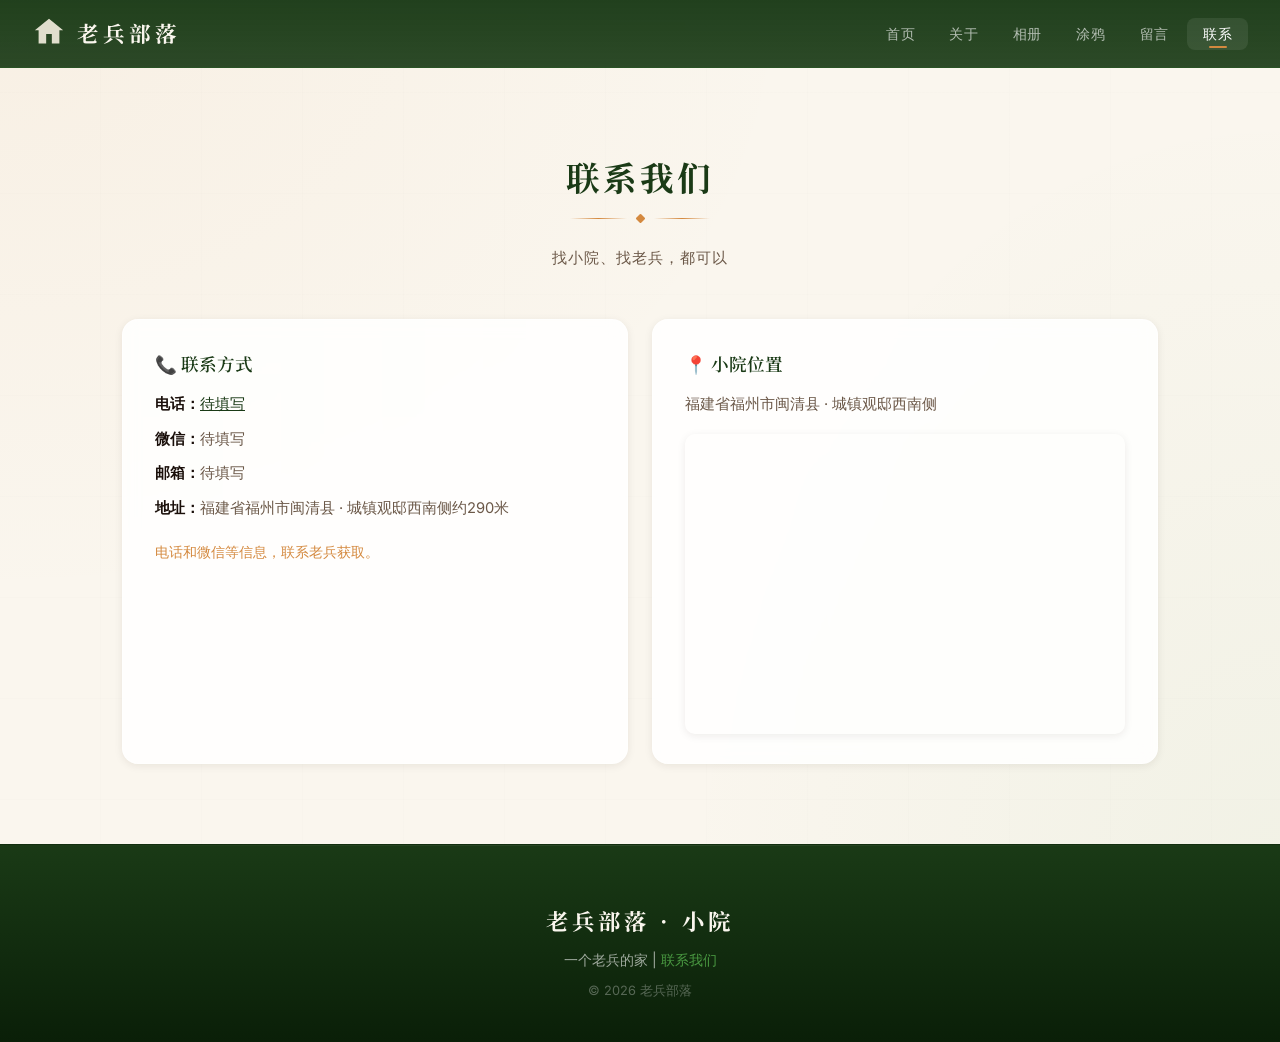
==== laobingbuluo/contact.html @ 805be104 "哈哈 12wocda" ====
<!DOCTYPE html>
<html lang="zh-CN">
<head>
<meta charset="UTF-8">
<meta name="viewport" content="width=device-width, initial-scale=1.0">
<title>联系 · 老兵部落</title>
<link rel="stylesheet" href="css/style.css">
<link rel="icon" href="data:image/svg+xml,<svg xmlns='http://www.w3.org/2000/svg' viewBox='0 0 100 100'><text y='.9em' font-size='90'>📞</text></svg>">
</head>
<body>
<div class="page-wrap">
  <nav class="header-nav">
    <a href="index.html" class="logo">
      <svg viewBox="0 0 36 36" fill="none"><path d="M18 3L3 15h4v14h8V19h6v10h8V15h4L18 3z" fill="#f5efe0" opacity="0.9"/></svg>
      老兵部落
    </a>
    <button class="hamburger" aria-label="菜单"><span></span><span></span><span></span></button>
    <ul class="nav-links">
      <li><a href="index.html">首页</a></li>
      <li><a href="about.html">关于</a></li>
      <li><a href="gallery.html">相册</a></li>
      <li><a href="graffiti.html">涂鸦</a></li>
      <li><a href="guestbook.html">留言</a></li>
      <li><a href="contact.html" class="active">联系</a></li>
    </ul>
  </nav>

  <main>
    <section class="section">
      <h2 class="section-title">联系我们</h2>
      <div class="section-divider-wrap">
        <span class="line"></span><span class="diamond"></span><span class="line"></span>
      </div>
      <p class="section-subtitle">找小院、找老兵，都可以</p>

      <div class="contact-grid">
        <div class="contact-card">
          <h3>📞 联系方式</h3>
          <p><span class="label">电话：</span><a href="tel:" id="contactPhone" style="color:var(--green-dark);">待填写</a></p>
          <p style="margin-top:0.5rem;"><span class="label">微信：</span><span id="contactWechat">待填写</span></p>
          <p style="margin-top:0.5rem;"><span class="label">邮箱：</span><span id="contactEmail">待填写</span></p>
          <p style="margin-top:0.5rem;"><span class="label">地址：</span><span id="contactAddress">福建省福州市闽清县 · 城镇观邸西南侧约290米</span></p>
          <p style="margin-top:1.2rem; font-size:0.85rem; color:var(--orange);">
            电话和微信等信息，联系老兵获取。
          </p>
        </div>

        <div class="contact-card">
          <h3>📍 小院位置</h3>
          <p style="margin-bottom:0.8rem;">福建省福州市闽清县 · 城镇观邸西南侧</p>
          <div id="mapContainer" style="height:300px;border-radius:10px;overflow:hidden;">
            <iframe src="https://www.openstreetmap.org/export/embed.html?bbox=118.850%2C26.236%2C118.870%2C26.253&amp;layer=mapnik&amp;marker=26.2446%2C118.8602" style="width:100%;height:100%;border:0;" allowfullscreen loading="lazy"></iframe>
          </div>
        </div>
      </div>
    </section>
  </main>

  <footer class="footer">
    <p class="footer-logo">老兵部落 · 小院</p>
    <p>一个老兵的家 | <a href="contact.html">联系我们</a></p>
    <p style="margin-top:0.5rem; font-size:0.8rem; opacity:0.5;">© 2026 老兵部落</p>
  </footer>
</div>
<script src="js/main.js"></script>
</body>
</html>
---- laobingbuluo/css/style.css ----
/* ===== 老兵部落 - 主样式表 v3（丰富版） ===== */
@import url('https://fonts.googleapis.com/css2?family=Noto+Serif+SC:wght@400;600;700;900&family=Inter:wght@400;500;600&display=swap');

:root {
  --green-dark: #1a3a16;
  --green-mid: #2d6b28;
  --green-light: #4a9a42;
  --green-pale: #eaf5e8;
  --brown: #5c3d2e;
  --brown-light: #8b6b55;
  --cream: #faf6ee;
  --cream-dark: #efe6d4;
  --orange: #d4893f;
  --orange-light: #f0c89a;
  --red: #8b2500;
  --gold: #c9a84c;
  --text: #1a0f0a;
  --text-light: #6b5848;
  --shadow-sm: 0 2px 8px rgba(44, 24, 16, 0.08);
  --shadow-md: 0 4px 24px rgba(44, 24, 16, 0.1);
  --shadow-lg: 0 8px 40px rgba(44, 24, 16, 0.12);
  --radius: 16px;
  --radius-sm: 10px;
  --font-cn: "Noto Serif SC", "华文楷体", "KaiTi", "楷体", serif;
  --font-body: "Inter", "思源黑体", "Source Han Sans SC", "Microsoft YaHei", sans-serif;
}

* { margin: 0; padding: 0; box-sizing: border-box; }
html { scroll-behavior: smooth; }

body {
  font-family: var(--font-body);
  color: var(--text);
  background: var(--cream);
  line-height: 1.7;
  background-image:
    radial-gradient(ellipse 800px 600px at 0% 0%, rgba(212, 137, 63, 0.06) 0%, transparent 100%),
    radial-gradient(ellipse 600px 800px at 100% 100%, rgba(74, 154, 66, 0.05) 0%, transparent 100%),
    repeating-linear-gradient(0deg, transparent, transparent 100px, rgba(0,0,0,0.008) 100px, rgba(0,0,0,0.008) 101px),
    repeating-linear-gradient(90deg, transparent, transparent 100px, rgba(0,0,0,0.008) 100px, rgba(0,0,0,0.008) 101px);
  background-attachment: fixed;
}

/* ===== 顶部导航 ===== */
.header-nav {
  position: fixed; top: 0; left: 0; right: 0; z-index: 1000;
  background: linear-gradient(180deg, rgba(26, 58, 22, 0.97) 0%, rgba(26, 58, 22, 0.92) 100%);
  backdrop-filter: blur(16px); -webkit-backdrop-filter: blur(16px);
  border-bottom: 1px solid rgba(74, 154, 66, 0.2);
  padding: 0 2rem; height: 68px;
  display: flex; align-items: center; justify-content: space-between;
}

.header-nav .logo {
  display: flex; align-items: center; gap: 0.7rem;
  text-decoration: none; color: var(--cream);
  font-family: var(--font-cn); font-size: 1.35rem;
  font-weight: 700; letter-spacing: 4px;
}

.header-nav .logo svg { width: 34px; height: 34px; }

.nav-links { display: flex; gap: 0.15rem; list-style: none; }
.nav-links a {
  color: rgba(255,255,255,0.65); text-decoration: none;
  padding: 0.5rem 1rem; font-size: 0.85rem; border-radius: 8px;
  transition: all 0.25s; white-space: nowrap; font-weight: 500;
  letter-spacing: 0.5px; position: relative;
}
.nav-links a:hover, .nav-links a.active { color: #fff; background: rgba(255,255,255,0.08); }
.nav-links a.active::after {
  content: ''; position: absolute; bottom: 2px; left: 50%;
  transform: translateX(-50%); width: 18px; height: 2px;
  background: var(--orange); border-radius: 2px;
}

.hamburger { display: none; flex-direction: column; gap: 5px; cursor: pointer; background: none; border: none; padding: 4px; }
.hamburger span { display: block; width: 26px; height: 2px; background: var(--cream); border-radius: 2px; transition: 0.3s; }

@media (max-width: 820px) {
  .header-nav { padding: 0 1rem; }
  .hamburger { display: flex; }
  .nav-links { display: none; position: absolute; top: 68px; left: 0; right: 0; flex-direction: column; background: rgba(26, 58, 22, 0.98); padding: 0.8rem; gap: 0.2rem; border-bottom: 1px solid rgba(74, 154, 66, 0.25); }
  .nav-links.open { display: flex; }
  .nav-links a { padding: 0.7rem 1rem; font-size: 0.95rem; }
  .nav-links a.active::after { display: none; }
}

.page-wrap { min-height: 100vh; display: flex; flex-direction: column; }
main { flex: 1; margin-top: 68px; }

/* ===== HERO ===== */
.hero {
  position: relative; height: 78vh; min-height: 500px;
  display: flex; align-items: center; justify-content: center;
  text-align: center; overflow: hidden;
  background: linear-gradient(160deg, #0a1f08 0%, #142e10 20%, #1f4a1a 45%, #2d6b28 70%, #3a7e30 85%, #4a9a42 100%);
}

.hero-glow {
  position: absolute; inset: 0;
  background:
    radial-gradient(ellipse 60% 50% at 30% 30%, rgba(255,255,255,0.06) 0%, transparent 60%),
    radial-gradient(ellipse 40% 60% at 70% 60%, rgba(255,255,255,0.04) 0%, transparent 50%),
    radial-gradient(ellipse 80% 30% at 50% 80%, rgba(255,255,255,0.03) 0%, transparent 60%);
}

.hero-pattern {
  position: absolute; inset: 0; opacity: 0.05;
  background-image:
    repeating-linear-gradient(0deg, transparent, transparent 50px, rgba(255,255,255,0.05) 50px, rgba(255,255,255,0.05) 51px),
    repeating-linear-gradient(90deg, transparent, transparent 50px, rgba(255,255,255,0.05) 50px, rgba(255,255,255,0.05) 51px);
}

.hero-mountains {
  position: absolute; bottom: 0; left: 0; right: 0; height: 150px;
  background:
    radial-gradient(ellipse 200% 100% at 5% 100%, rgba(0,0,0,0.2) 0%, transparent 100%),
    radial-gradient(ellipse 150% 100% at 20% 100%, rgba(0,0,0,0.15) 0%, transparent 100%),
    radial-gradient(ellipse 180% 100% at 40% 100%, rgba(0,0,0,0.18) 0%, transparent 100%),
    radial-gradient(ellipse 160% 100% at 70% 100%, rgba(0,0,0,0.16) 0%, transparent 100%),
    radial-gradient(ellipse 200% 100% at 97% 100%, rgba(0,0,0,0.18) 0%, transparent 100%);
}

.hero-particles {
  position: absolute; inset: 0; pointer-events: none; overflow: hidden;
}
.hero-particles span {
  position: absolute; width: 3px; height: 3px;
  background: rgba(255,255,255,0.15); border-radius: 50%;
  animation: float 8s infinite ease-in-out;
}
.hero-particles span:nth-child(1) { left: 15%; top: 20%; animation-delay: 0s; animation-duration: 7s; }
.hero-particles span:nth-child(2) { left: 35%; top: 40%; animation-delay: 2s; animation-duration: 9s; width: 4px; height: 4px; }
.hero-particles span:nth-child(3) { left: 55%; top: 15%; animation-delay: 4s; animation-duration: 8s; }
.hero-particles span:nth-child(4) { left: 75%; top: 50%; animation-delay: 1s; animation-duration: 10s; width: 2px; height: 2px; }
.hero-particles span:nth-child(5) { left: 90%; top: 25%; animation-delay: 3s; animation-duration: 7.5s; }
.hero-particles span:nth-child(6) { left: 45%; top: 70%; animation-delay: 5s; animation-duration: 8.5s; width: 4px; height: 4px; }
.hero-particles span:nth-child(7) { left: 10%; top: 60%; animation-delay: 6s; animation-duration: 9s; }
.hero-particles span:nth-child(8) { left: 65%; top: 80%; animation-delay: 2.5s; animation-duration: 7s; width: 2px; height: 2px; }

@keyframes float {
  0%, 100% { transform: translateY(0) scale(1); opacity: 0.3; }
  50% { transform: translateY(-20px) scale(1.5); opacity: 0.6; }
}

.hero-content { position: relative; z-index: 2; padding: 2rem; }

.hero h1 {
  font-family: var(--font-cn); font-size: clamp(3rem, 7vw, 5.5rem);
  color: #fff; text-shadow: 0 2px 40px rgba(0,0,0,0.3);
  letter-spacing: 10px; margin-bottom: 1rem; font-weight: 900;
}

.hero-h1-deco {
  display: flex; align-items: center; justify-content: center;
  gap: 12px; margin: 0.8rem auto 0; width: 200px;
}
.hero-h1-deco .line { flex: 1; height: 1px; background: linear-gradient(90deg, transparent, var(--orange-light), transparent); }
.hero-h1-deco .diamond { width: 8px; height: 8px; background: var(--orange-light); transform: rotate(45deg); flex-shrink: 0; opacity: 0.7; }

.hero .subtitle {
  font-family: var(--font-cn); font-size: clamp(1rem, 2vw, 1.35rem);
  color: rgba(255,255,255,0.75); letter-spacing: 8px;
  margin-bottom: 2rem; font-weight: 400;
}

.hero .desc {
  color: rgba(255,255,255,0.65); font-size: 1.05rem;
  max-width: 420px; margin: 0 auto 2.8rem; line-height: 2;
  font-weight: 400;
}

.hero-btn {
  display: inline-flex; align-items: center; gap: 0.6rem;
  padding: 0.95rem 3rem;
  background: linear-gradient(135deg, var(--orange) 0%, #d9964a 50%, #e0a45a 100%);
  color: #fff; text-decoration: none; border-radius: 50px;
  font-size: 1.05rem; transition: all 0.35s;
  font-family: var(--font-cn); letter-spacing: 3px;
  box-shadow: 0 4px 25px rgba(212, 137, 63, 0.35);
  font-weight: 600; position: relative; overflow: hidden;
}
.hero-btn::before {
  content: ''; position: absolute; inset: 0;
  background: linear-gradient(135deg, transparent 30%, rgba(255,255,255,0.1) 50%, transparent 70%);
  transform: translateX(-100%); transition: transform 0.6s;
}
.hero-btn:hover::before { transform: translateX(100%); }
.hero-btn:hover { transform: translateY(-3px); box-shadow: 0 8px 35px rgba(212, 137, 63, 0.45); }

/* ===== section dividers ===== */
.section-divider-wrap {
  display: flex; align-items: center; justify-content: center;
  gap: 10px; margin: 0.6rem auto 1.5rem; width: 140px;
}
.section-divider-wrap .line { flex: 1; height: 1px; background: linear-gradient(90deg, transparent, var(--orange), transparent); }
.section-divider-wrap .diamond { width: 7px; height: 7px; background: var(--orange); transform: rotate(45deg); flex-shrink: 0; border-radius: 1px; }

/* ===== section ===== */
.section { padding: 5rem 2rem; max-width: 1100px; margin: 0 auto; position: relative; }

.section-title {
  font-family: var(--font-cn); font-size: 2.1rem;
  text-align: center; color: var(--green-dark);
  margin-bottom: 0.3rem; font-weight: 700; letter-spacing: 3px;
}

.section-subtitle {
  text-align: center; color: var(--text-light);
  font-size: 0.92rem; margin-bottom: 3rem; font-weight: 400; letter-spacing: 1px;
}

/* ===== CARDS ===== */
.card-grid { display: grid; grid-template-columns: repeat(auto-fit, minmax(280px, 1fr)); gap: 1.5rem; }

.card {
  background: rgba(255,255,255,0.9); border-radius: var(--radius);
  padding: 2rem 1.8rem; box-shadow: var(--shadow-sm);
  transition: all 0.35s cubic-bezier(0.4, 0, 0.2, 1);
  border: 1px solid rgba(255,255,255,0.8);
  position: relative; overflow: hidden;
}

.card::before {
  content: ''; position: absolute; top: 0; left: 0; right: 0;
  height: 3px;
  background: linear-gradient(90deg, var(--green-light), var(--orange), var(--green-light));
  opacity: 0; transition: opacity 0.35s;
}
.card:hover::before { opacity: 1; }

.card::after {
  content: ''; position: absolute; top: -30px; right: -30px;
  width: 120px; height: 120px;
  background: radial-gradient(circle, rgba(74, 154, 66, 0.04) 0%, transparent 70%);
  pointer-events: none; border-radius: 50%;
}

.card:hover { transform: translateY(-6px); box-shadow: var(--shadow-lg); border-color: rgba(74, 154, 66, 0.12); background: rgba(255,255,255,0.97); }

.card-icon { font-size: 2.2rem; margin-bottom: 1rem; display: block; }

.card-icon-line { display: block; width: 28px; height: 2px; background: linear-gradient(90deg, var(--green-light), transparent); margin-top: 0.6rem; border-radius: 2px; }

.card h3 { font-family: var(--font-cn); color: var(--green-dark); margin-bottom: 0.6rem; font-size: 1.15rem; font-weight: 600; }
.card p { color: var(--text-light); font-size: 0.9rem; line-height: 1.8; }

/* ===== QUOTE ===== */
.quote-section { position: relative; overflow: hidden; background: linear-gradient(135deg, #0d260a 0%, #1a3a16 30%, #1f4a1a 60%, #2d6b28 100%) !important; }
.quote-bg-deco { position: absolute; inset: 0; opacity: 0.04; background: radial-gradient(circle at 30% 50%, rgba(255,255,255,0.3) 1px, transparent 1px); background-size: 30px 30px; }
.quote-mark { position: absolute; top: -30px; left: 50%; transform: translateX(-50%); font-size: 10rem; font-family: var(--font-cn); color: rgba(255,255,255,0.04); line-height: 1; pointer-events: none; }
.quote-text { font-family: var(--font-cn); font-size: 1.4rem; letter-spacing: 4px; line-height: 2; position: relative; z-index: 1; font-weight: 600; }
.quote-author { color: rgba(255,255,255,0.45); font-size: 0.88rem; margin-top: 1rem; letter-spacing: 3px; }

/* ===== FOOTER ===== */
.footer { background: linear-gradient(180deg, #1a3a16 0%, #0a1f08 100%); color: rgba(255,255,255,0.6); text-align: center; padding: 3.5rem 1.5rem 2.5rem; font-size: 0.88rem; border-top: 1px solid rgba(74, 154, 66, 0.12); position: relative; overflow: hidden; }
.footer::before { content: ''; position: absolute; top: 0; left: 0; right: 0; height: 1px; background: linear-gradient(90deg, transparent, rgba(255,255,255,0.08), transparent); }
.footer .footer-logo { font-family: var(--font-cn); font-size: 1.4rem; color: var(--cream); margin-bottom: 0.6rem; font-weight: 700; letter-spacing: 4px; }
.footer a { color: var(--green-light); text-decoration: none; transition: color 0.2s; }
.footer a:hover { color: var(--orange-light); }

/* ===== TABS ===== */
.tabs { display: flex; gap: 0.5rem; justify-content: center; flex-wrap: wrap; margin-bottom: 2.5rem; }
.tab-btn { padding: 0.55rem 1.6rem; border: 1.5px solid rgba(74, 154, 66, 0.2); background: rgba(255,255,255,0.6); color: var(--text-light); border-radius: 50px; cursor: pointer; font-size: 0.88rem; transition: all 0.3s; font-family: var(--font-cn); font-weight: 500; }
.tab-btn.active, .tab-btn:hover { background: var(--green-dark); color: #fff; border-color: var(--green-dark); box-shadow: 0 4px 12px rgba(26, 58, 22, 0.2); }
.tab-content { display: none; animation: fadeIn 0.4s ease; }
.tab-content.active { display: block; }

/* ===== GALLERY ===== */
.gallery-grid { display: grid; grid-template-columns: repeat(auto-fill, minmax(240px, 1fr)); gap: 1rem; }
.gallery-item { position: relative; border-radius: var(--radius-sm); overflow: hidden; aspect-ratio: 4/3; cursor: pointer; transition: all 0.4s cubic-bezier(0.4, 0, 0.2, 1); box-shadow: var(--shadow-sm); }
.gallery-item:hover { transform: scale(1.03); box-shadow: var(--shadow-md); }
.gallery-item img { width: 100%; height: 100%; object-fit: cover; display: block; transition: transform 0.5s; }
.gallery-item:hover img { transform: scale(1.08); }
.lightbox { display: none; position: fixed; inset: 0; z-index: 2000; background: rgba(0,0,0,0.92); backdrop-filter: blur(12px); align-items: center; justify-content: center; padding: 2rem; }
.lightbox.open { display: flex; animation: fadeIn 0.3s ease; }
.lightbox img { max-width: 90vw; max-height: 85vh; border-radius: 12px; object-fit: contain; box-shadow: 0 20px 60px rgba(0,0,0,0.5); }
.lightbox-close { position: absolute; top: 24px; right: 32px; color: #fff; font-size: 2.2rem; cursor: pointer; background: rgba(0,0,0,0.3); border: none; width: 48px; height: 48px; border-radius: 50%; display: flex; align-items: center; justify-content: center; transition: background 0.2s; }
.lightbox-close:hover { background: rgba(255,255,255,0.15); }

/* ===== GRAFFITI ===== */
.graffiti-container { display: flex; flex-direction: column; align-items: center; gap: 1rem; }
#graffitiCanvas { width: 100%; max-width: 800px; height: 500px; border: 2px solid var(--cream-dark); border-radius: var(--radius); cursor: crosshair; background: #fff; touch-action: none; box-shadow: var(--shadow-md); }
.graffiti-tools { display: flex; gap: 0.8rem; flex-wrap: wrap; align-items: center; justify-content: center; padding: 1rem; background: rgba(255,255,255,0.85); border-radius: var(--radius-sm); box-shadow: var(--shadow-sm); }
.graffiti-tools input[type="color"] { width: 40px; height: 40px; border: 2px solid var(--cream-dark); border-radius: 8px; cursor: pointer; padding: 2px; }
.graffiti-tools input[type="range"] { width: 100px; accent-color: var(--green-mid); }
.tool-btn { padding: 0.5rem 1.3rem; border: 1.5px solid var(--green-light); background: #fff; color: var(--green-dark); border-radius: 8px; cursor: pointer; font-size: 0.85rem; transition: all 0.2s; font-weight: 500; }
.tool-btn:hover { background: var(--green-dark); color: #fff; border-color: var(--green-dark); }

/* ===== GUESTBOOK ===== */
.guestbook-form { display: flex; flex-direction: column; gap: 1rem; max-width: 600px; margin: 0 auto 2rem; }
.guestbook-form input, .guestbook-form textarea { padding: 0.85rem 1.2rem; border: 2px solid var(--cream-dark); border-radius: var(--radius-sm); font-size: 0.95rem; font-family: var(--font-body); transition: all 0.2s; background: rgba(255,255,255,0.8); }
.guestbook-form input:focus, .guestbook-form textarea:focus { outline: none; border-color: var(--green-mid); box-shadow: 0 0 0 3px rgba(45, 107, 40, 0.1); background: #fff; }
.guestbook-form textarea { min-height: 120px; resize: vertical; }
.submit-btn { padding: 0.85rem 2.5rem; background: linear-gradient(135deg, var(--green-dark), var(--green-mid)); color: #fff; border: none; border-radius: 50px; font-size: 1rem; cursor: pointer; transition: all 0.3s; font-family: var(--font-cn); letter-spacing: 2px; font-weight: 500; display: inline-block; width: fit-content; box-shadow: 0 4px 14px rgba(26, 58, 22, 0.25); }
.submit-btn:hover { transform: translateY(-2px); box-shadow: 0 6px 20px rgba(26, 58, 22, 0.35); background: linear-gradient(135deg, var(--green-mid), var(--green-light)); }
.guestbook-entries { max-width: 600px; margin: 0 auto; }
.guest-entry { background: rgba(255,255,255,0.85); padding: 1rem 1.3rem; border-radius: var(--radius-sm); margin-bottom: 0.8rem; box-shadow: var(--shadow-sm); border: 1px solid rgba(255,255,255,0.6); }
.guest-entry .name { font-weight: 600; color: var(--green-dark); font-size: 0.95rem; }
.guest-entry .date { color: var(--text-light); font-size: 0.8rem; margin-left: 0.5rem; }
.guest-entry .msg { margin-top: 0.4rem; color: var(--text); font-size: 0.9rem; line-height: 1.6; }

/* ===== CONTACT ===== */
.contact-grid { display: grid; grid-template-columns: 1fr 1fr; gap: 1.5rem; }
.contact-card { background: rgba(255,255,255,0.85); backdrop-filter: blur(8px); border-radius: var(--radius); padding: 1.8rem 2rem; box-shadow: var(--shadow-sm); border: 1px solid rgba(255,255,255,0.6); transition: box-shadow 0.3s; }
.contact-card:hover { box-shadow: var(--shadow-md); }
.contact-card h3 { font-family: var(--font-cn); color: var(--green-dark); margin-bottom: 0.8rem; font-size: 1.1rem; font-weight: 600; }
.contact-card p { color: var(--text-light); font-size: 0.92rem; line-height: 1.8; }
.contact-card .label { color: var(--text); font-weight: 600; }
#mapContainer { width: 100%; height: 300px; border-radius: var(--radius-sm); overflow: hidden; margin-top: 1rem; box-shadow: var(--shadow-sm); }
@media (max-width: 700px) { .contact-grid { grid-template-columns: 1fr; } }

/* ===== DECORATIVE STRIPS ===== */
.full-bleed { width: 100vw; position: relative; left: 50%; right: 50%; margin-left: -50vw; margin-right: -50vw; }

.pattern-strip {
  height: 6px;
  background: repeating-linear-gradient(90deg,
    var(--green-light) 0px, var(--green-light) 20px,
    transparent 20px, transparent 24px,
    var(--orange) 24px, var(--orange) 44px,
    transparent 44px, transparent 48px
  );
  opacity: 0.08;
}

/* ===== DECORATIVE CORNER ===== */
.card-corner { position: absolute; width: 16px; height: 16px; border-color: var(--green-light); opacity: 0.2; }
.card-corner.tl { top: 8px; left: 8px; border-top: 2px solid; border-left: 2px solid; }
.card-corner.tr { top: 8px; right: 8px; border-top: 2px solid; border-right: 2px solid; }
.card-corner.bl { bottom: 8px; left: 8px; border-bottom: 2px solid; border-left: 2px solid; }
.card-corner.br { bottom: 8px; right: 8px; border-bottom: 2px solid; border-right: 2px solid; }

/* ===== ANIMATIONS ===== */
@keyframes fadeUp { from { opacity: 0; transform: translateY(30px); } to { opacity: 1; transform: translateY(0); } }
@keyframes fadeIn { from { opacity: 0; } to { opacity: 1; } }
.fade-up { animation: fadeUp 0.6s ease-out forwards; }
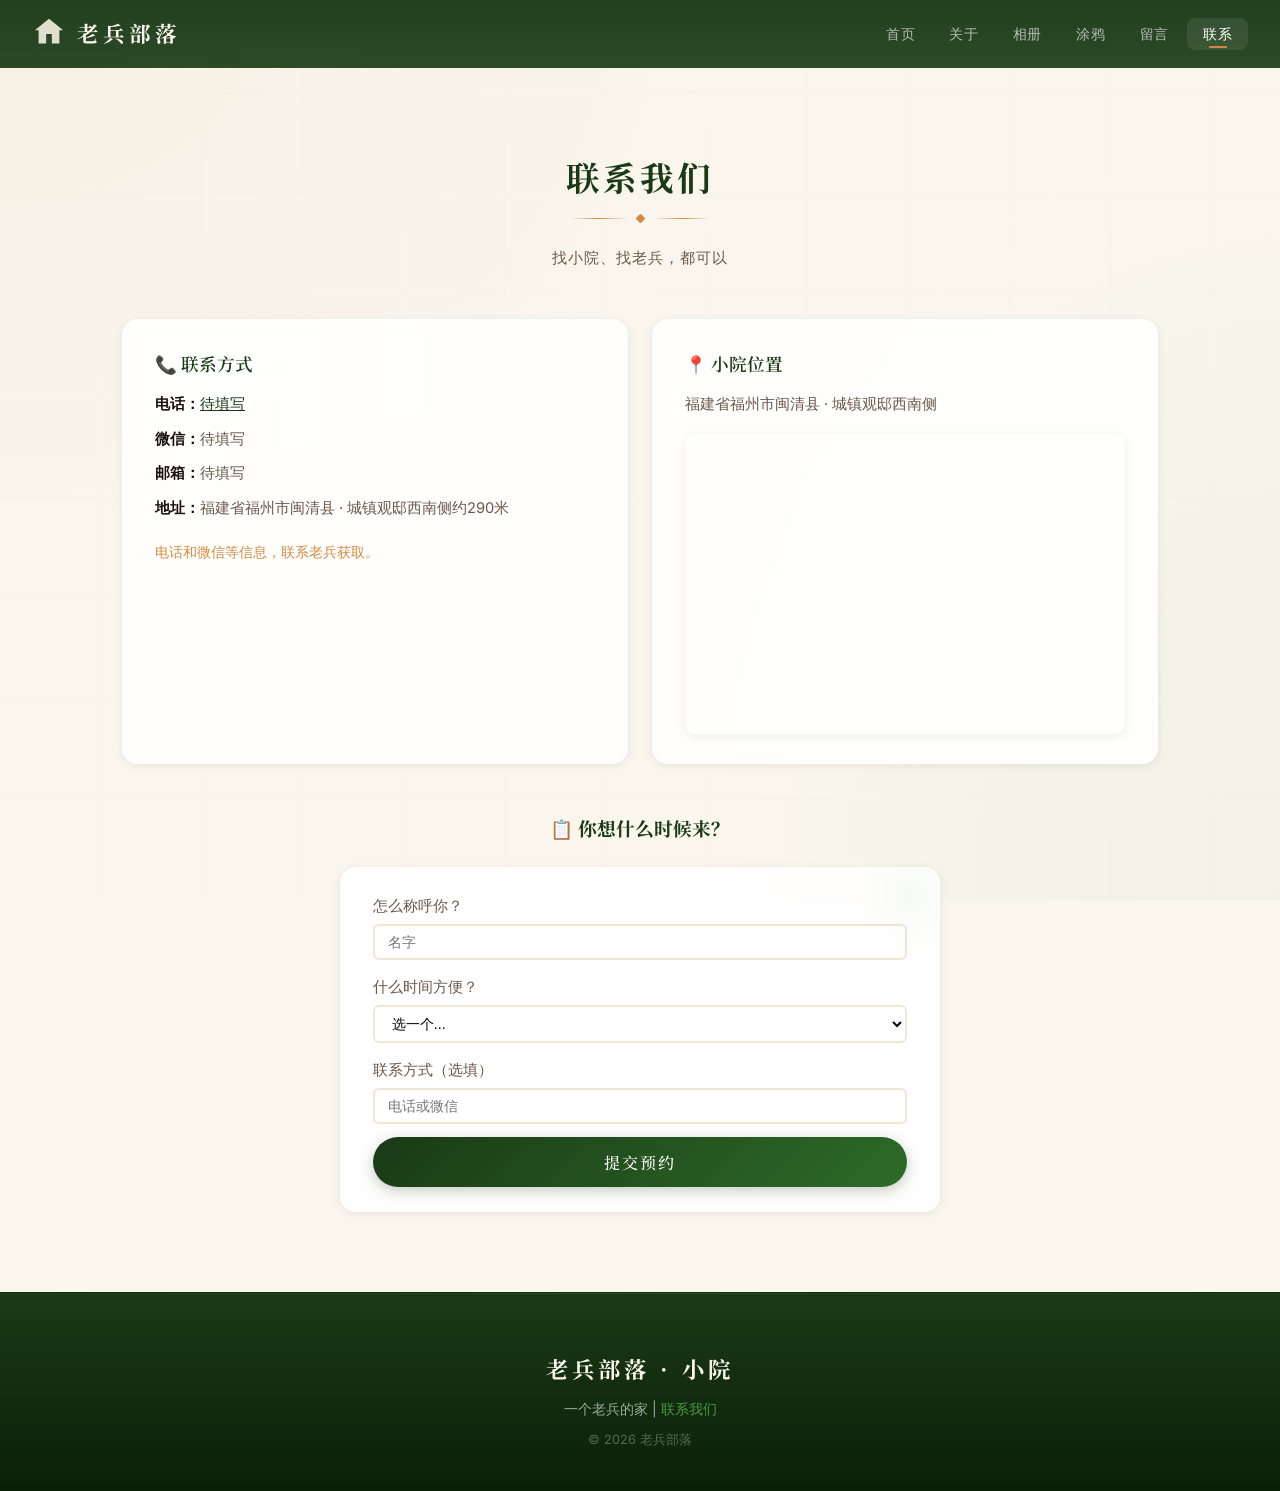
==== commit 6e326e85: "Add files via upload" ====
--- a/laobingbuluo/contact.html
+++ b/laobingbuluo/contact.html
@@ -53,6 +53,39 @@
           </div>
         </div>
       </div>
+
+      <!-- 预约来访 -->
+      <div style="max-width:600px;margin:3rem auto 0;">
+        <h3 style="font-family:var(--font-cn);color:var(--green-dark);text-align:center;margin-bottom:1.5rem;">📋 你想什么时候来？</h3>
+        <div class="card" style="padding:1.5rem 2rem;">
+          <form id="visitForm">
+            <p style="margin-bottom:0.8rem;font-size:0.95rem;">
+              <label>怎么称呼你？<br>
+                <input type="text" id="visitName" style="width:100%;padding:0.5rem 0.8rem;border:2px solid var(--cream-dark);border-radius:6px;font-size:0.9rem;margin-top:0.3rem;" placeholder="名字" required>
+              </label>
+            </p>
+            <p style="margin-bottom:0.8rem;font-size:0.95rem;">
+              <label>什么时间方便？<br>
+                <select id="visitTime" style="width:100%;padding:0.5rem 0.8rem;border:2px solid var(--cream-dark);border-radius:6px;font-size:0.9rem;margin-top:0.3rem;background:#fff;">
+                  <option value="">选一个...</option>
+                  <option>周末想来坐坐</option>
+                  <option>节假日过来</option>
+                  <option>约老兵酒局</option>
+                  <option>带孩子来体验</option>
+                  <option>还没想好，先问问</option>
+                </select>
+              </label>
+            </p>
+            <p style="margin-bottom:0.8rem;font-size:0.95rem;">
+              <label>联系方式（选填）<br>
+                <input type="text" id="visitContact" style="width:100%;padding:0.5rem 0.8rem;border:2px solid var(--cream-dark);border-radius:6px;font-size:0.9rem;margin-top:0.3rem;" placeholder="电话或微信">
+              </label>
+            </p>
+            <button type="submit" class="submit-btn" style="width:100%;">提交预约</button>
+          </form>
+          <p id="visitResult" style="margin-top:0.8rem;color:var(--green-dark);text-align:center;display:none;">✅ 已收到！老兵会看到的。</p>
+        </div>
+      </div>
     </section>
   </main>
 
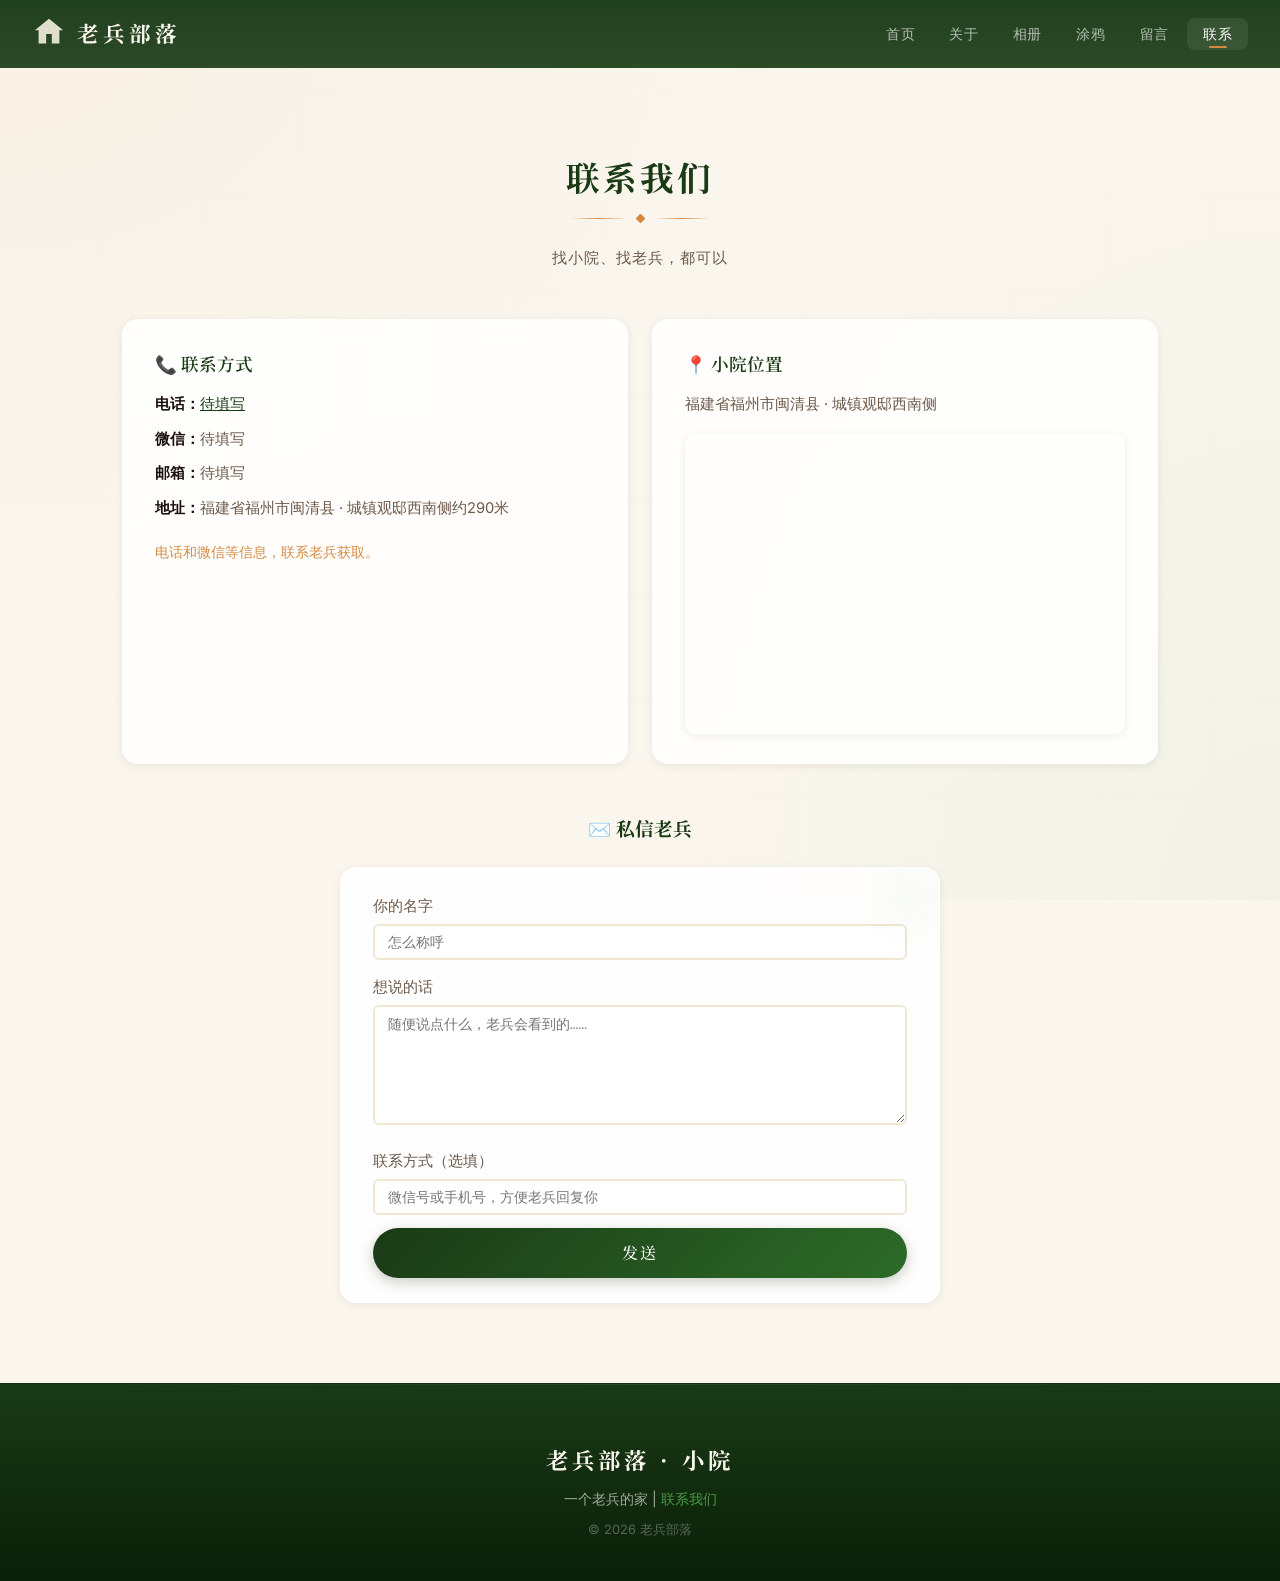
==== commit e6364b38: "院子介绍" ====
--- a/laobingbuluo/contact.html
+++ b/laobingbuluo/contact.html
@@ -54,36 +54,29 @@
         </div>
       </div>
 
-      <!-- 预约来访 -->
+      <!-- 私信老兵 -->
       <div style="max-width:600px;margin:3rem auto 0;">
-        <h3 style="font-family:var(--font-cn);color:var(--green-dark);text-align:center;margin-bottom:1.5rem;">📋 你想什么时候来？</h3>
+        <h3 style="font-family:var(--font-cn);color:var(--green-dark);text-align:center;margin-bottom:1.5rem;">✉️ 私信老兵</h3>
         <div class="card" style="padding:1.5rem 2rem;">
-          <form id="visitForm">
+          <form id="mailForm">
             <p style="margin-bottom:0.8rem;font-size:0.95rem;">
-              <label>怎么称呼你？<br>
-                <input type="text" id="visitName" style="width:100%;padding:0.5rem 0.8rem;border:2px solid var(--cream-dark);border-radius:6px;font-size:0.9rem;margin-top:0.3rem;" placeholder="名字" required>
+              <label>你的名字<br>
+                <input type="text" id="mailName" style="width:100%;padding:0.5rem 0.8rem;border:2px solid var(--cream-dark);border-radius:6px;font-size:0.9rem;margin-top:0.3rem;" placeholder="怎么称呼" required>
               </label>
             </p>
             <p style="margin-bottom:0.8rem;font-size:0.95rem;">
-              <label>什么时间方便？<br>
-                <select id="visitTime" style="width:100%;padding:0.5rem 0.8rem;border:2px solid var(--cream-dark);border-radius:6px;font-size:0.9rem;margin-top:0.3rem;background:#fff;">
-                  <option value="">选一个...</option>
-                  <option>周末想来坐坐</option>
-                  <option>节假日过来</option>
-                  <option>约老兵酒局</option>
-                  <option>带孩子来体验</option>
-                  <option>还没想好，先问问</option>
-                </select>
+              <label>想说的话<br>
+                <textarea id="mailMessage" style="width:100%;padding:0.5rem 0.8rem;border:2px solid var(--cream-dark);border-radius:6px;font-size:0.9rem;margin-top:0.3rem;min-height:120px;resize:vertical;" placeholder="随便说点什么，老兵会看到的……" required></textarea>
               </label>
             </p>
             <p style="margin-bottom:0.8rem;font-size:0.95rem;">
               <label>联系方式（选填）<br>
-                <input type="text" id="visitContact" style="width:100%;padding:0.5rem 0.8rem;border:2px solid var(--cream-dark);border-radius:6px;font-size:0.9rem;margin-top:0.3rem;" placeholder="电话或微信">
+                <input type="text" id="mailContact" style="width:100%;padding:0.5rem 0.8rem;border:2px solid var(--cream-dark);border-radius:6px;font-size:0.9rem;margin-top:0.3rem;" placeholder="微信号或手机号，方便老兵回复你">
               </label>
             </p>
-            <button type="submit" class="submit-btn" style="width:100%;">提交预约</button>
+            <button type="submit" class="submit-btn" style="width:100%;">发送</button>
           </form>
-          <p id="visitResult" style="margin-top:0.8rem;color:var(--green-dark);text-align:center;display:none;">✅ 已收到！老兵会看到的。</p>
+          <p id="mailResult" style="margin-top:0.8rem;color:var(--green-dark);text-align:center;display:none;">✅ 已发送！老兵会看到的。</p>
         </div>
       </div>
     </section>
